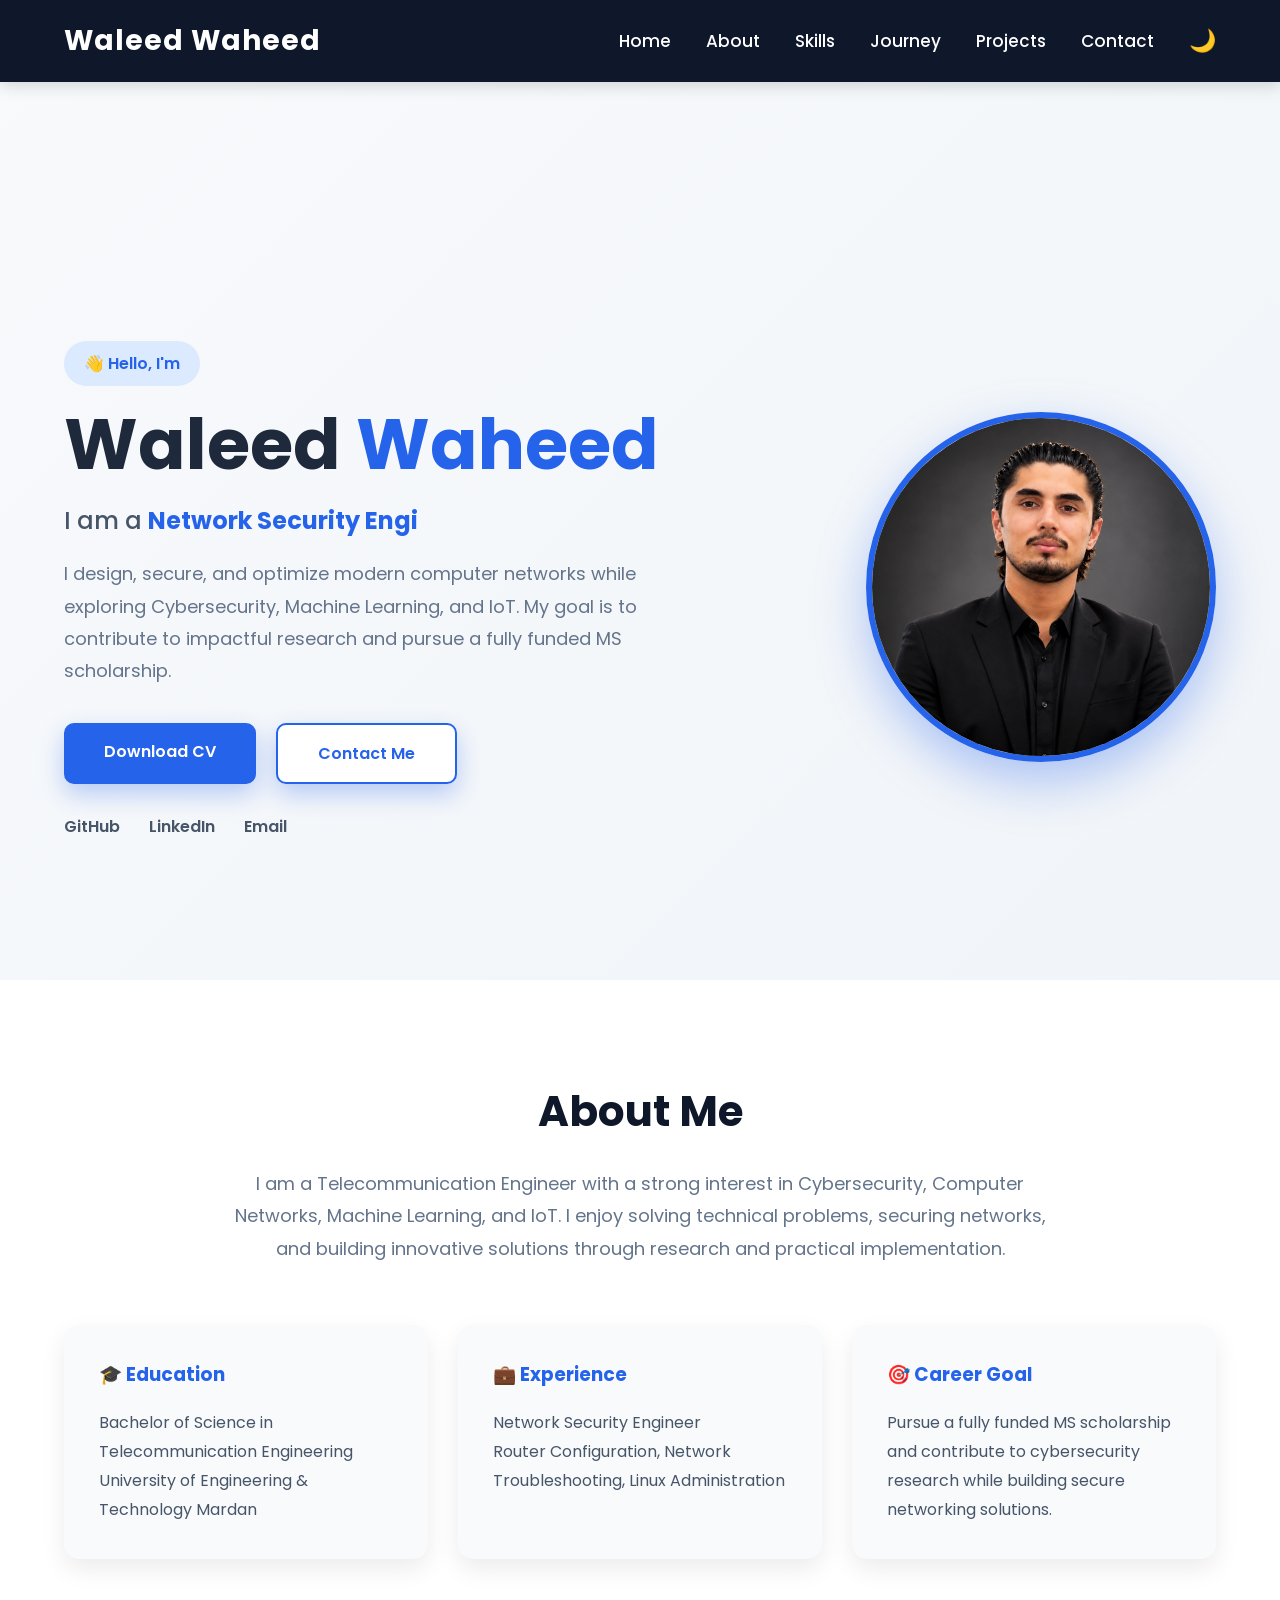
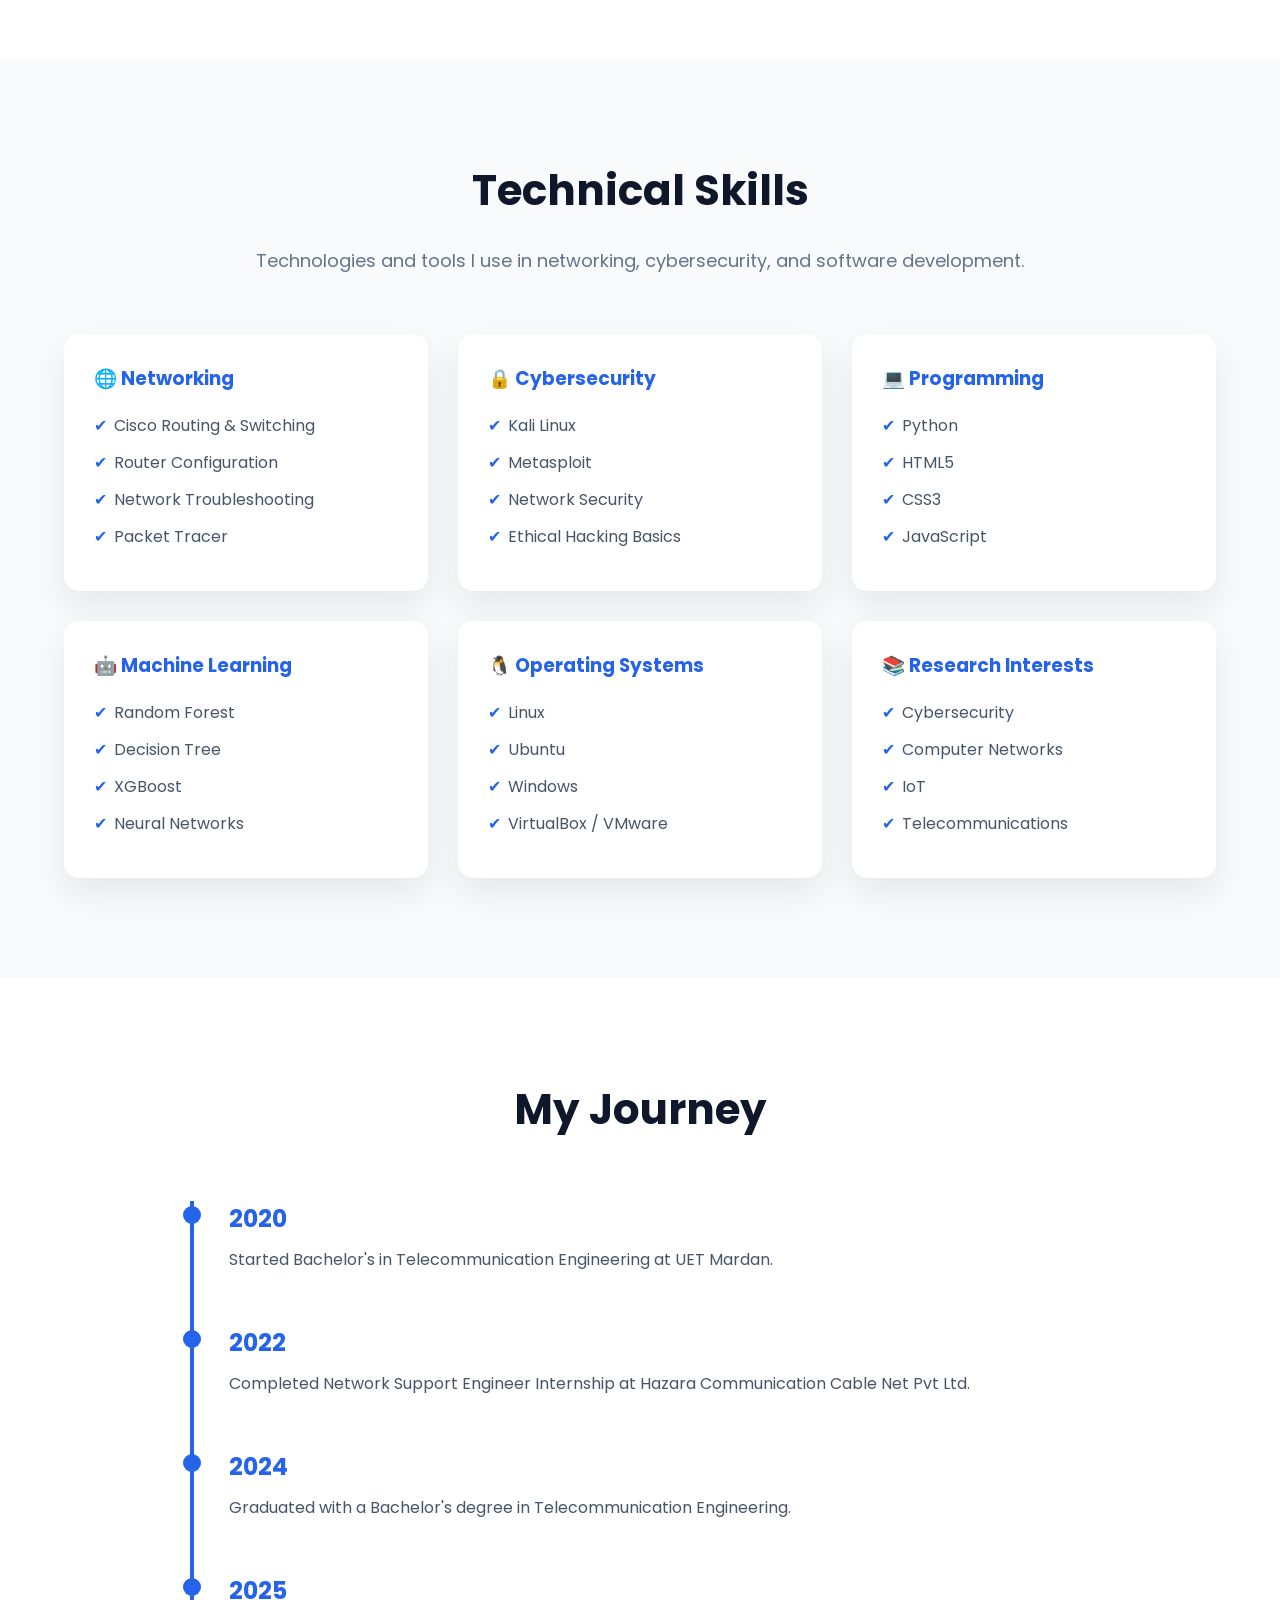
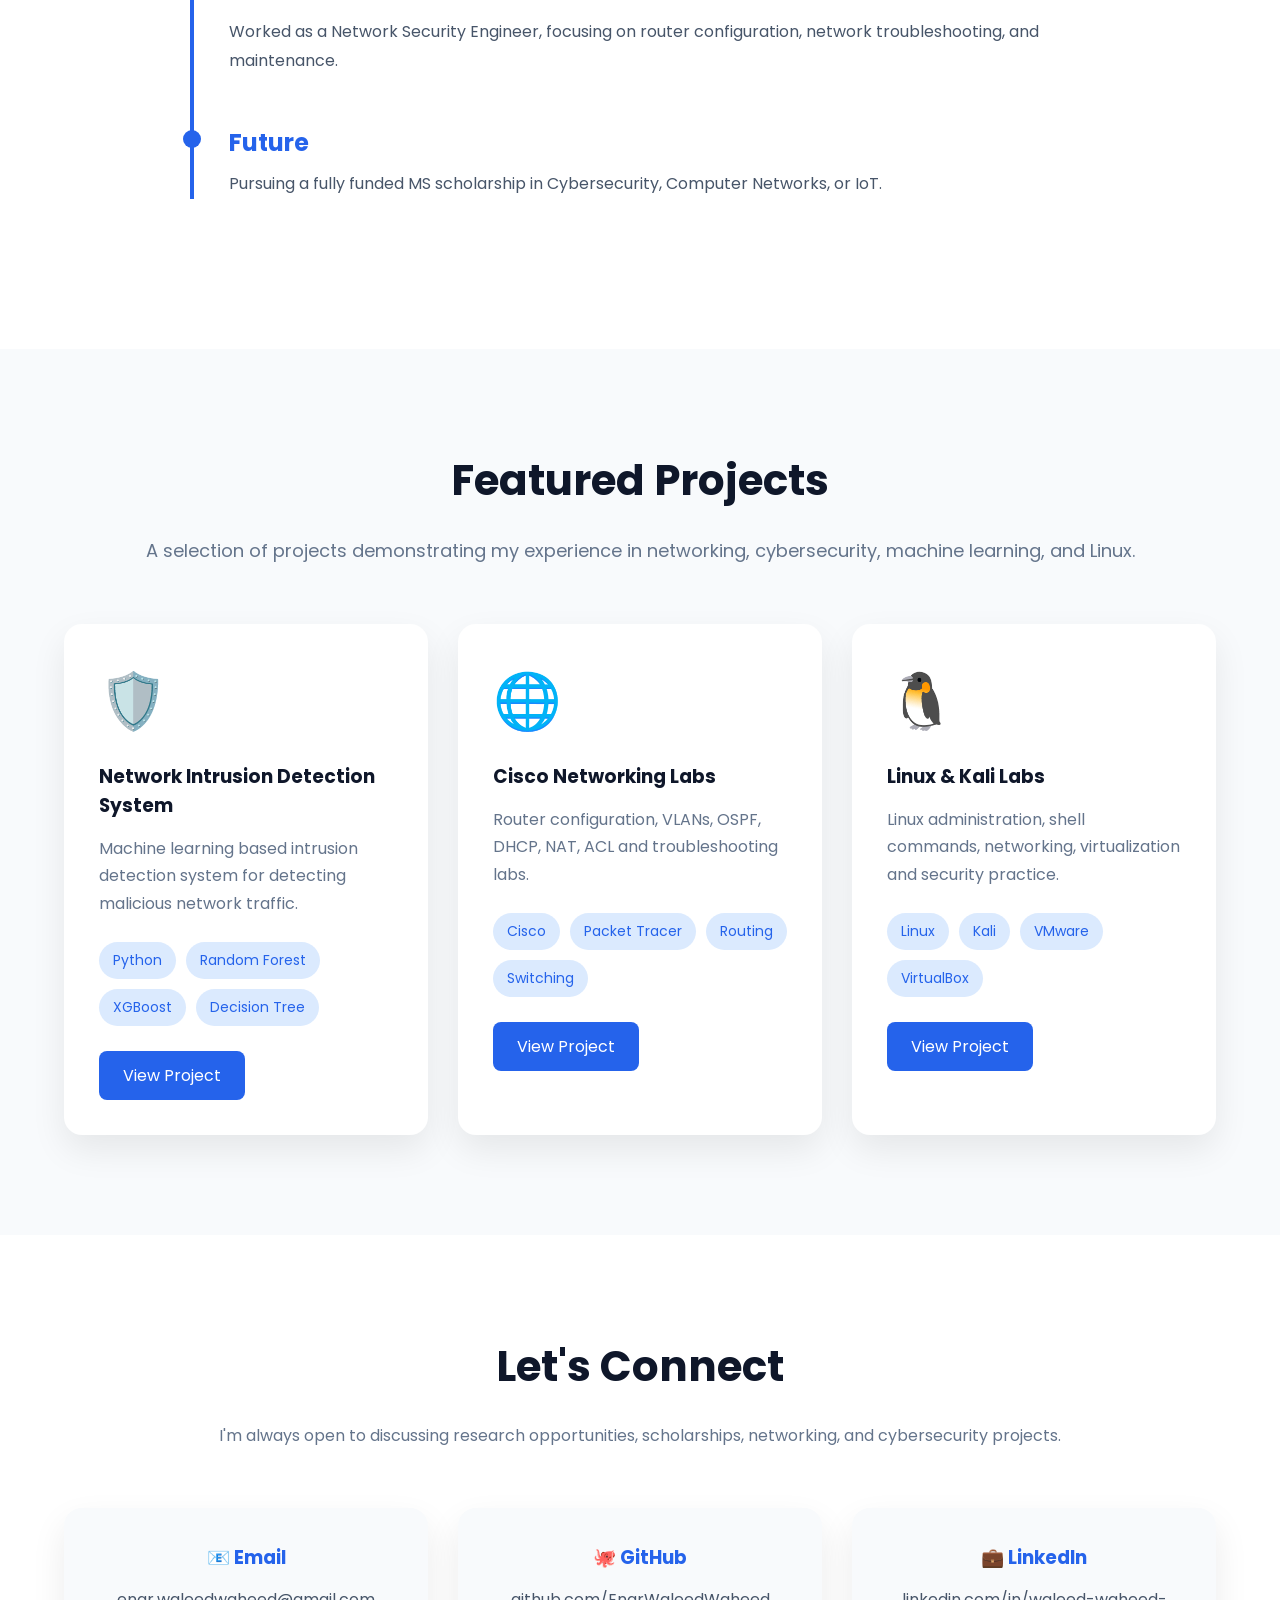
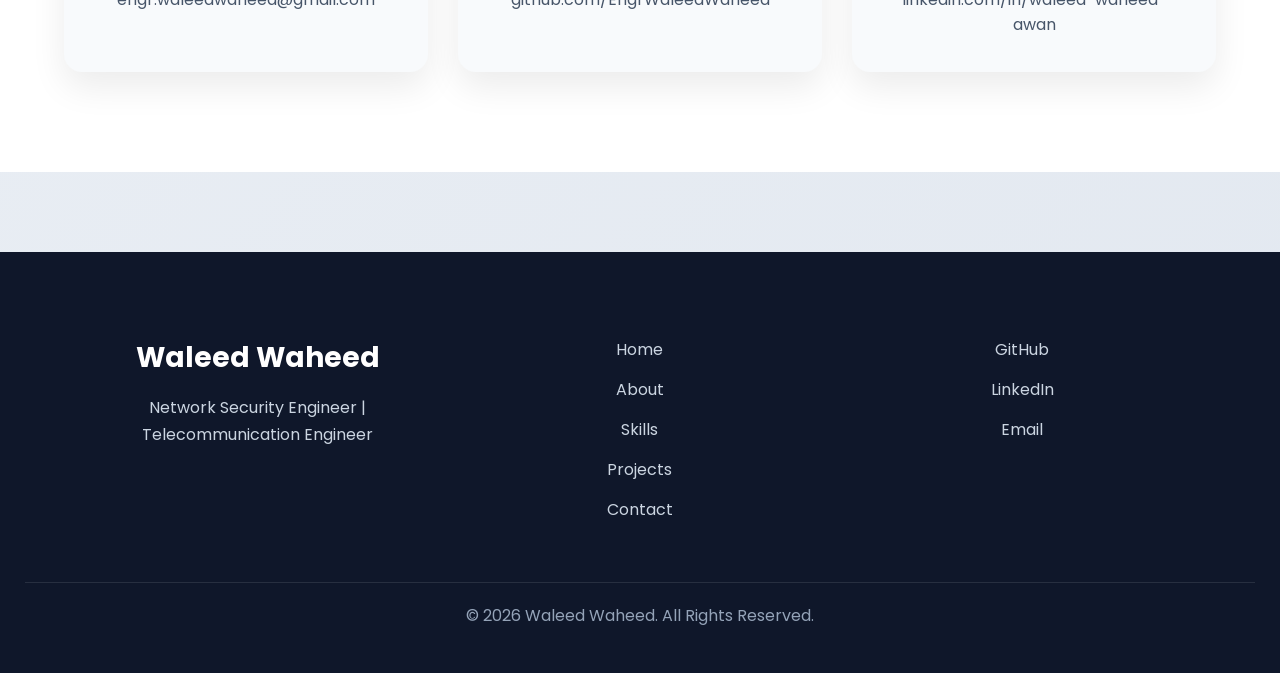
==== index.html @ 2f34042a "Initial portfolio website" ====
<!DOCTYPE html>
<html lang="en">

<head>

    <meta charset="UTF-8">

    <meta name="viewport" content="width=device-width, initial-scale=1.0">

    <title>Waleed Waheed | Portfolio</title>

   <link rel="preconnect" href="https://fonts.googleapis.com">
<link rel="preconnect" href="https://fonts.gstatic.com" crossorigin>

<link href="https://fonts.googleapis.com/css2?family=Poppins:wght@300;400;500;600;700;800&display=swap" rel="stylesheet">

<link rel="stylesheet" href="style.css">

</head>

<body>

<header>

<div class="container">

<a href="#hero" class="logo">
    Waleed Waheed
</a>

<nav>
    
<div class="menu-toggle" id="menu-toggle">
    ☰
</div>

<ul>

<li><a href="#hero">Home</a></li>
<li><a href="#about">About</a></li>
<li><a href="#skills">Skills</a></li>
<li><a href="#journey">Journey</a></li>
<li><a href="#projects">Projects</a></li>
<li><a href="#contact">Contact</a></li>
<li>
    <button id="theme-toggle">🌙</button>
</li>

</ul>

</nav>

</div>

</header>

<section id="hero" class="hero">

<div class="hero-text">

<div class="badge">
    👋 Hello, I'm
</div>

<h1>
    Waleed <span>Waheed</span>
</h1>

<h2>I am a <span id="typing"></span></h2>

<p>
I design, secure, and optimize modern computer networks while exploring
Cybersecurity, Machine Learning, and IoT. My goal is to contribute to impactful
research and pursue a fully funded MS scholarship.
</p>

<div class="buttons">

<a href="#" class="btn">Download CV</a>

<a href="#" class="btn secondary">Contact Me</a>

</div>

<div class="socials">

<a href="https://github.com/EngrWaleedWaheed" target="_blank">GitHub</a>

<a href="https://linkedin.com/in/waleed-waheed-awan" target="_blank">LinkedIn</a>

<a href="mailto:engr.waleedwaheed@gmail.com">Email</a>

</div>

</div>

<div class="hero-image">

<img src="assets/images/profile.jpg" alt="Profile Photo">

</div>

</section>

<!-- ================= ABOUT ================= -->

<section id="about" class="about reveal">

    <div class="container">

        <h2 class="section-title">About Me</h2>

        <p class="about-text">

            I am a Telecommunication Engineer with a strong interest in
            Cybersecurity, Computer Networks, Machine Learning, and IoT.
            I enjoy solving technical problems, securing networks, and
            building innovative solutions through research and practical
            implementation.

        </p>

        <div class="about-grid">

            <div class="card">

                <h3>🎓 Education</h3>

                <p>
                    Bachelor of Science in Telecommunication Engineering
                </p>

                <p>
                    University of Engineering & Technology Mardan
                </p>

            </div>

            <div class="card">

                <h3>💼 Experience</h3>

                <p>
                    Network Security Engineer
                </p>

                <p>
                    Router Configuration, Network Troubleshooting,
                    Linux Administration
                </p>

            </div>

            <div class="card">

                <h3>🎯 Career Goal</h3>

                <p>

                    Pursue a fully funded MS scholarship and contribute
                    to cybersecurity research while building secure
                    networking solutions.

                </p>

            </div>

        </div>

    </div>

</section>

<!-- ================= SKILLS ================= -->

<section id="skills" class="skills reveal">

    <div class="container">

        <h2 class="section-title">Technical Skills</h2>

        <p class="skills-subtitle">
            Technologies and tools I use in networking, cybersecurity, and software development.
        </p>

        <div class="skills-grid">

            <div class="skill-card">
                <h3>🌐 Networking</h3>
                <ul>
                    <li>Cisco Routing & Switching</li>
                    <li>Router Configuration</li>
                    <li>Network Troubleshooting</li>
                    <li>Packet Tracer</li>
                </ul>
            </div>

            <div class="skill-card">
                <h3>🔒 Cybersecurity</h3>
                <ul>
                    <li>Kali Linux</li>
                    <li>Metasploit</li>
                    <li>Network Security</li>
                    <li>Ethical Hacking Basics</li>
                </ul>
            </div>

            <div class="skill-card">
                <h3>💻 Programming</h3>
                <ul>
                    <li>Python</li>
                    <li>HTML5</li>
                    <li>CSS3</li>
                    <li>JavaScript</li>
                </ul>
            </div>

            <div class="skill-card">
                <h3>🤖 Machine Learning</h3>
                <ul>
                    <li>Random Forest</li>
                    <li>Decision Tree</li>
                    <li>XGBoost</li>
                    <li>Neural Networks</li>
                </ul>
            </div>

            <div class="skill-card">
                <h3>🐧 Operating Systems</h3>
                <ul>
                    <li>Linux</li>
                    <li>Ubuntu</li>
                    <li>Windows</li>
                    <li>VirtualBox / VMware</li>
                </ul>
            </div>

            <div class="skill-card">
                <h3>📚 Research Interests</h3>
                <ul>
                    <li>Cybersecurity</li>
                    <li>Computer Networks</li>
                    <li>IoT</li>
                    <li>Telecommunications</li>
                </ul>
            </div>

        </div>

    </div>

</section>
<!-- ================= JOURNEY ================= -->

<section id="journey" class="journey reveal">

<div class="container">

<h2 class="section-title">My Journey</h2>

<div class="timeline">

<div class="timeline-item">
<h3>2020</h3>
<p>Started Bachelor's in Telecommunication Engineering at UET Mardan.</p>
</div>

<div class="timeline-item">
<h3>2022</h3>
<p>Completed Network Support Engineer Internship at Hazara Communication Cable Net Pvt Ltd.</p>
</div>

<div class="timeline-item">
<h3>2024</h3>
<p>Graduated with a Bachelor's degree in Telecommunication Engineering.</p>
</div>

<div class="timeline-item">
<h3>2025</h3>
<p>Worked as a Network Security Engineer, focusing on router configuration, network troubleshooting, and maintenance.</p>
</div>

<div class="timeline-item">
<h3>Future</h3>
<p>Pursuing a fully funded MS scholarship in Cybersecurity, Computer Networks, or IoT.</p>
</div>

</div>

</div>

</section>
<!-- ================= PROJECTS ================= -->

<section id="projects" class="projects reveal">

    <div class="container">

        <h2 class="section-title">Featured Projects</h2>

        <p class="projects-subtitle">
            A selection of projects demonstrating my experience in networking,
            cybersecurity, machine learning, and Linux.
        </p>

        <div class="projects-grid">

            <div class="project-card">

                <div class="project-icon">🛡️</div>

                <h3>Network Intrusion Detection System</h3>

                <p>
                    Machine learning based intrusion detection system for detecting malicious network traffic.
                </p>

                <div class="tech-stack">
                    <span>Python</span>
                    <span>Random Forest</span>
                    <span>XGBoost</span>
                    <span>Decision Tree</span>
                </div>

                <a href="#" class="project-btn">View Project</a>

            </div>

            <div class="project-card">

                <div class="project-icon">🌐</div>

                <h3>Cisco Networking Labs</h3>

                <p>
                    Router configuration, VLANs, OSPF, DHCP, NAT, ACL and troubleshooting labs.
                </p>

                <div class="tech-stack">
                    <span>Cisco</span>
                    <span>Packet Tracer</span>
                    <span>Routing</span>
                    <span>Switching</span>
                </div>

                <a href="#" class="project-btn">View Project</a>

            </div>

            <div class="project-card">

                <div class="project-icon">🐧</div>

                <h3>Linux & Kali Labs</h3>

                <p>
                    Linux administration, shell commands, networking, virtualization and security practice.
                </p>

                <div class="tech-stack">
                    <span>Linux</span>
                    <span>Kali</span>
                    <span>VMware</span>
                    <span>VirtualBox</span>
                </div>

                <a href="#" class="project-btn">View Project</a>

            </div>

        </div>

    </div>

</section>


<!-- ================= CONTACT ================= -->

<section id="contact" class="contact reveal">

    <div class="container">

        <h2 class="section-title">Let's Connect</h2>

        <p class="contact-subtitle">
            I'm always open to discussing research opportunities, scholarships,
            networking, and cybersecurity projects.
        </p>

        <div class="contact-grid">

            <div class="contact-card">
                <h3>📧 Email</h3>
                <p>engr.waleedwaheed@gmail.com</p>
            </div>

            <div class="contact-card">
                <h3>🐙 GitHub</h3>
                <p>github.com/EngrWaleedWaheed</p>
            </div>

            <div class="contact-card">
                <h3>💼 LinkedIn</h3>
                <p>linkedin.com/in/waleed-waheed-awan</p>
            </div>

        </div>

    </div>

</section>

<!-- ================= FOOTER ================= -->

<footer>

    <div class="container footer-container">

        <div class="footer-left">

            <h3>Waleed Waheed</h3>

            <p>
                Network Security Engineer | Telecommunication Engineer
            </p>

        </div>

        <div class="footer-center">

            <a href="#hero">Home</a>
            <a href="#about">About</a>
            <a href="#skills">Skills</a>
            <a href="#projects">Projects</a>
            <a href="#contact">Contact</a>

        </div>

        <div class="footer-right">

            <a href="https://github.com/EngrWaleedWaheed" target="_blank">GitHub</a>

            <a href="https://linkedin.com/in/waleed-waheed-awan" target="_blank">LinkedIn</a>

            <a href="mailto:engr.waleedwaheed@gmail.com">Email</a>

        </div>

    </div>

    <div class="copyright">

        © 2026 Waleed Waheed. All Rights Reserved.

    </div>

</footer>

<script src="script.js"></script>

</body>

</html>
---- style.css ----
/* =========================
   GOOGLE FONT
========================= */

@import url('https://fonts.googleapis.com/css2?family=Poppins:wght@300;400;500;600;700&display=swap');
html{
    scroll-behavior:smooth;
}
/* =========================
   RESET
========================= */

*{
    margin:0;
    padding:0;
    box-sizing:border-box;
}

html{
    scroll-behavior:smooth;
}

body{
    font-family:'Poppins',sans-serif;
    background:linear-gradient(135deg,#F8FAFC,#E2E8F0);
    color:#1E293B;
    padding-top:80px;
}

/* =========================
   CONTAINER
========================= */

.container{
    width:90%;
    max-width:1200px;
    margin:auto;
}

/* =========================
   HEADER
========================= */

header{
    width:100%;
    background:#0F172A;
    position:fixed;
    top:0;
    left:0;
    z-index:1000;
    box-shadow:0 4px 15px rgba(0,0,0,.15);
}

header .container{
    display:flex;
    justify-content:space-between;
    align-items:center;
    padding:20px 0;
}

.logo{
    color:white;
    text-decoration:none;
    font-size:28px;
    font-weight:700;
    letter-spacing:1px;
    transition:.3s;
}

.logo:hover{
    color:#38BDF8;
}

/* =========================
   NAVIGATION
========================= */

nav ul{
    display:flex;
    list-style:none;
    gap:35px;
}

nav ul li a{
    color:white;
    text-decoration:none;
    font-size:17px;
    font-weight:500;
    position:relative;
    transition:0.3s ease;
}

nav ul li a:hover{
    color:#38BDF8;
}

/* Animated underline */

nav ul li a::after{
    content:"";
    position:absolute;
    left:0;
    bottom:-6px;
    width:0%;
    height:2px;
    background:#38BDF8;
    transition:0.3s ease;
}

nav ul li a:hover::after{
    width:100%;
}

/* =========================
   HERO
========================= */

.hero{
    min-height:100vh;
    display:flex;
    justify-content:space-between;
    align-items:center;
    width:90%;
    max-width:1200px;
    margin:auto;
    padding-top:120px;
}

.hero-text{
    width:55%;
}

.hero-text h1{
    font-size:70px;
    line-height:1.1;
    margin-bottom:20px;
    font-weight:700;
}

.hero-text h1 span{
    color:#2563eb;
}

.hero-text h2{
    color:#475569;
    margin-bottom:20px;
    font-weight:500;
}

.hero-text p{
    font-size:18px;
    line-height:1.8;
    margin-bottom:35px;
    color:#64748b;
}

.buttons{
    display:flex;
    gap:20px;
}

.btn{
    display:inline-block;
    padding:16px 40px;
    border-radius:10px;
    text-decoration:none;
    font-weight:600;
    transition:.35s;
    background:#2563EB;
    color:white;
    box-shadow:0 10px 25px rgba(37,99,235,.3);
}

.btn:hover{
    transform:translateY(-4px);
    background:#1D4ED8;
}

.secondary{
    background:white;
    color:#2563eb;
    border:2px solid #2563eb;
}

.secondary:hover{
    background:#2563eb;
    color:white;
}

/* =========================
   IMAGE
========================= */

.hero-image img{
    width:350px;
    height:350px;
    object-fit:cover;
    border-radius:50%;
    border:6px solid #2563EB;
    box-shadow:0 20px 50px rgba(37,99,235,.35);
    transition:.4s;
}

.hero-image img:hover{
    transform:scale(1.05);
}

/* =========================
   RESPONSIVE
========================= */

@media(max-width:900px){

.hero{
    flex-direction:column-reverse;
    text-align:center;
    padding-top:150px;
}

.hero-text{
    width:100%;
}

.hero-image{
    width:100%;
    margin-bottom:40px;
}

.hero-image img{
    width:250px;
    height:250px;
}

.buttons{
    justify-content:center;
}

header .container{
    flex-direction:column;
}

nav ul{
    margin-top:20px;
}

}
/* =========================
   ABOUT
========================= */

.about{
    padding:100px 0;
    background:white;
}

.section-title{
    text-align:center;
    font-size:42px;
    margin-bottom:25px;
    color:#0f172a;
}

.about-text{
    max-width:850px;
    margin:0 auto 60px;
    text-align:center;
    font-size:18px;
    line-height:1.8;
    color:#64748b;
}

.about-grid{
    display:grid;
    grid-template-columns:repeat(3,1fr);
    gap:30px;
}

.card{
    background:#f8fafc;
    padding:35px;
    border-radius:15px;
    box-shadow:0 10px 25px rgba(0,0,0,.08);
    transition:.3s;
}

.card:hover{
    transform:translateY(-10px);
}

.card h3{
    margin-bottom:20px;
    color:#2563eb;
}

.card p{
    line-height:1.8;
    color:#475569;
}

@media(max-width:900px){

.about-grid{
    grid-template-columns:1fr;
}

}
/* ===== Typing Text ===== */

#typing{
    color:#2563EB;
    font-weight:700;
}

/* ===== Social Links ===== */

.socials{
    margin-top:30px;
}

.socials a{
    text-decoration:none;
    color:#475569;
    margin-right:25px;
    font-weight:600;
    transition:.3s;
}

.socials a:hover{
    color:#2563EB;
}

/* =========================
   SKILLS
========================= */

.skills{
    padding:100px 0;
    background:#f8fafc;
}

.skills-subtitle{
    text-align:center;
    color:#64748b;
    margin-bottom:60px;
    font-size:18px;
}

.skills-grid{
    display:grid;
    grid-template-columns:repeat(auto-fit,minmax(300px,1fr));
    gap:30px;
}

.skill-card{
    background:white;
    border-radius:15px;
    padding:30px;
    box-shadow:0 15px 35px rgba(0,0,0,.08);
    transition:.3s;
}

.skill-card:hover{
    transform:translateY(-10px);
}

.skill-card h3{
    color:#2563eb;
    margin-bottom:20px;
}

.skill-card ul{
    list-style:none;
}

.skill-card li{
    margin:12px 0;
    color:#475569;
    position:relative;
    padding-left:20px;
}

.skill-card li::before{
    content:"✔";
    color:#2563eb;
    position:absolute;
    left:0;
}
/* =========================
   JOURNEY
========================= */

.journey{
    padding:100px 0;
    background:white;
}

.timeline{
    max-width:900px;
    margin:60px auto 0;
    border-left:4px solid #2563eb;
    padding-left:35px;
}

.timeline-item{
    position:relative;
    margin-bottom:50px;
}

.timeline-item::before{
    content:"";
    position:absolute;
    left:-46px;
    top:5px;
    width:18px;
    height:18px;
    background:#2563eb;
    border-radius:50%;
}

.timeline-item h3{
    color:#2563eb;
    margin-bottom:10px;
    font-size:24px;
}

.timeline-item p{
    color:#475569;
    line-height:1.8;
}
/* Greeting Badge */

.badge{
    display:inline-block;
    background:#DBEAFE;
    color:#2563EB;
    padding:10px 20px;
    border-radius:50px;
    font-weight:600;
    margin-bottom:20px;
}
/* =========================
   PROJECTS
========================= */

.projects{
    padding:100px 0;
    background:#f8fafc;
}

.projects-subtitle{
    text-align:center;
    color:#64748b;
    margin-bottom:60px;
    font-size:18px;
}

.projects-grid{
    display:grid;
    grid-template-columns:repeat(auto-fit,minmax(320px,1fr));
    gap:30px;
}

.project-card{
    background:white;
    padding:35px;
    border-radius:18px;
    box-shadow:0 15px 35px rgba(0,0,0,.08);
    transition:.35s;
}

.project-card:hover{
    transform:translateY(-12px);
}

.project-icon{
    font-size:55px;
    margin-bottom:20px;
}

.project-card h3{
    margin-bottom:15px;
    color:#0F172A;
}

.project-card p{
    color:#64748b;
    line-height:1.7;
    margin-bottom:25px;
}

.tech-stack{
    display:flex;
    flex-wrap:wrap;
    gap:10px;
    margin-bottom:25px;
}

.tech-stack span{
    background:#DBEAFE;
    color:#2563EB;
    padding:8px 14px;
    border-radius:30px;
    font-size:14px;
}

.project-btn{
    display:inline-block;
    background:#2563EB;
    color:white;
    text-decoration:none;
    padding:12px 24px;
    border-radius:8px;
    transition:.3s;
}

.project-btn:hover{
    background:#1D4ED8;
}
/* =========================
   CONTACT
========================= */

.contact{
    padding:100px 0;
    background:white;
}

.contact-subtitle{
    text-align:center;
    margin-bottom:60px;
    color:#64748b;
}

.contact-grid{
    display:grid;
    grid-template-columns:repeat(auto-fit,minmax(280px,1fr));
    gap:30px;
}

.contact-card{
    background:#f8fafc;
    padding:35px;
    border-radius:18px;
    text-align:center;
    transition:.35s;
    box-shadow:0 15px 35px rgba(0,0,0,.08);
}

.contact-card:hover{
    transform:translateY(-10px);
}

.contact-card h3{
    margin-bottom:15px;
    color:#2563EB;
}

.contact-card p{
    color:#475569;
}
/* =========================
   FOOTER
========================= */

footer{
    background:#0F172A;
    color:white;
    text-align:center;
    padding:25px;
}
/* =========================
   SCROLL ANIMATION
========================= */

.reveal{
    opacity:0;
    transform:translateY(60px);
    transition:all .8s ease;
}

.reveal.active{
    opacity:1;
    transform:translateY(0);
}
/* =========================
   FOOTER
========================= */

footer{
    background:#0F172A;
    color:white;
    margin-top:80px;
}

.footer-container{
    display:grid;
    grid-template-columns:repeat(auto-fit,minmax(250px,1fr));
    gap:40px;
    padding:60px 0;
}

.footer-left h3{
    font-size:28px;
    margin-bottom:15px;
}

.footer-left p{
    color:#CBD5E1;
    line-height:1.7;
}

.footer-center,
.footer-right{
    display:flex;
    flex-direction:column;
    gap:15px;
}

.footer-center a,
.footer-right a{
    color:#CBD5E1;
    text-decoration:none;
    transition:.3s;
}

.footer-center a:hover,
.footer-right a:hover{
    color:#38BDF8;
}

.copyright{
    text-align:center;
    padding:20px;
    border-top:1px solid rgba(255,255,255,.1);
    color:#94A3B8;
}
/* =========================
   DARK MODE BUTTON
========================= */

#theme-toggle{
    background:transparent;
    border:none;
    color:white;
    font-size:22px;
    cursor:pointer;
    transition:all .3s ease;
}

#theme-toggle:hover{
    color:#38BDF8;
    transform:scale(1.2) rotate(20deg);
}
/* =========================
   DARK MODE
========================= */

body.dark-mode{
    background:#0F172A;
    color:#F8FAFC;
    transition:0.4s;
}

body.dark-mode header{
    background:#020617;
}

body.dark-mode .card,
body.dark-mode .skill-card,
body.dark-mode .project-card,
body.dark-mode .contact-card{
    background:#1E293B;
    color:white;
}

body.dark-mode .section-title{
    color:white;
}

body.dark-mode p{
    color:#CBD5E1;
}

body.dark-mode .btn.secondary{
    background:transparent;
    color:white;
    border:2px solid white;
}
/* ===== Dark Mode Section Backgrounds ===== */

body.dark-mode .about,
body.dark-mode .skills,
body.dark-mode .journey,
body.dark-mode .projects,
body.dark-mode .contact{
    background:#0F172A;
}

body.dark-mode footer{
    background:#020617;
}

/* ===================================
   MOBILE RESPONSIVE
=================================== */

@media (max-width:768px){

    .hero{

        flex-direction:column-reverse;
        text-align:center;
        padding:50px 20px;

    }

    .hero h1{

        font-size:42px;

    }

    .hero h2{

        font-size:24px;

    }

    .hero p{

        font-size:17px;

    }

    .hero-image img{

        width:250px;
        height:250px;

    }

    .buttons{

        justify-content:center;
        flex-wrap:wrap;

    }
    .menu-toggle{

    display:block;

}

nav ul{

    display:none;

}

}
/* ==========================
   HAMBURGER MENU
========================== */

.menu-toggle{

    display:none;
    font-size:32px;
    color:white;
    cursor:pointer;

}
@media (max-width:768px){

nav ul.show-menu{

    display:flex;
    flex-direction:column;
    position:absolute;
    top:70px;
    right:20px;
    background:#0F172A;
    width:220px;
    border-radius:10px;
    padding:20px;
    gap:20px;
    box-shadow:0 15px 35px rgba(0,0,0,.3);

}

}
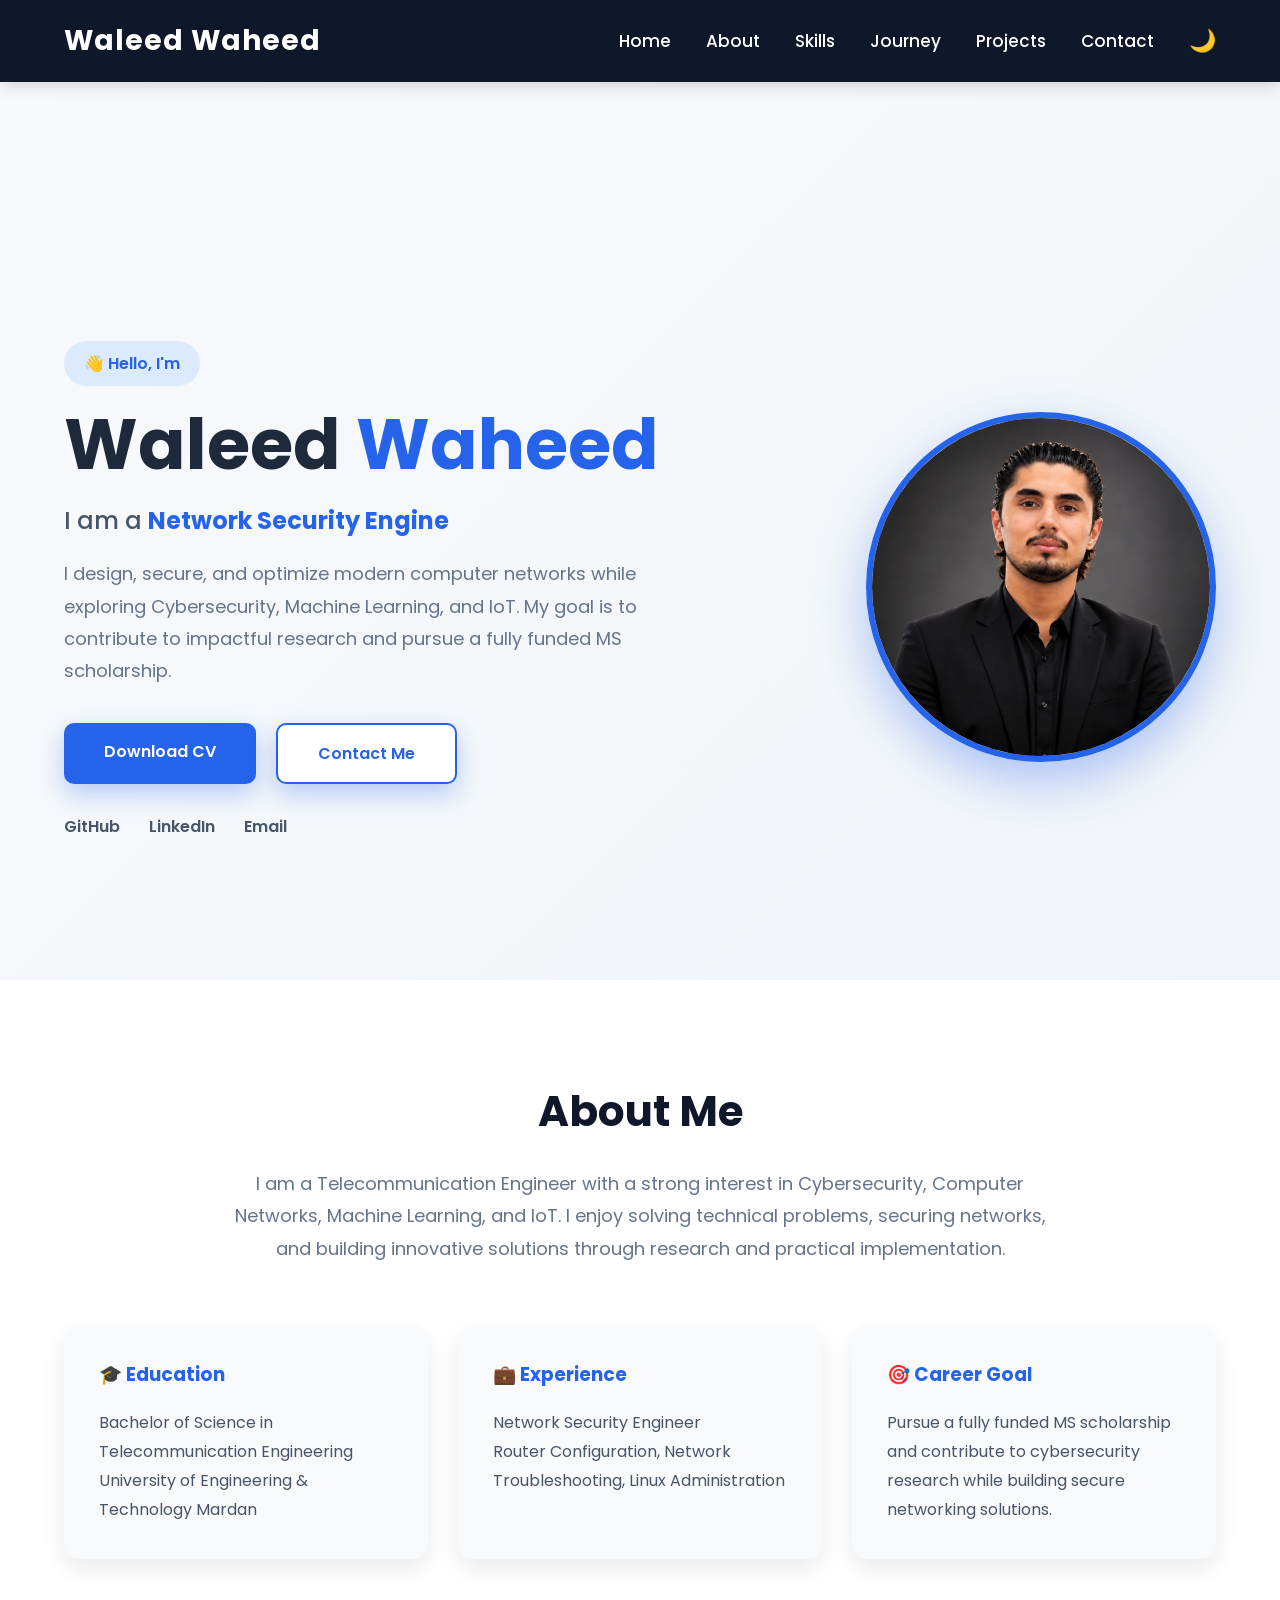
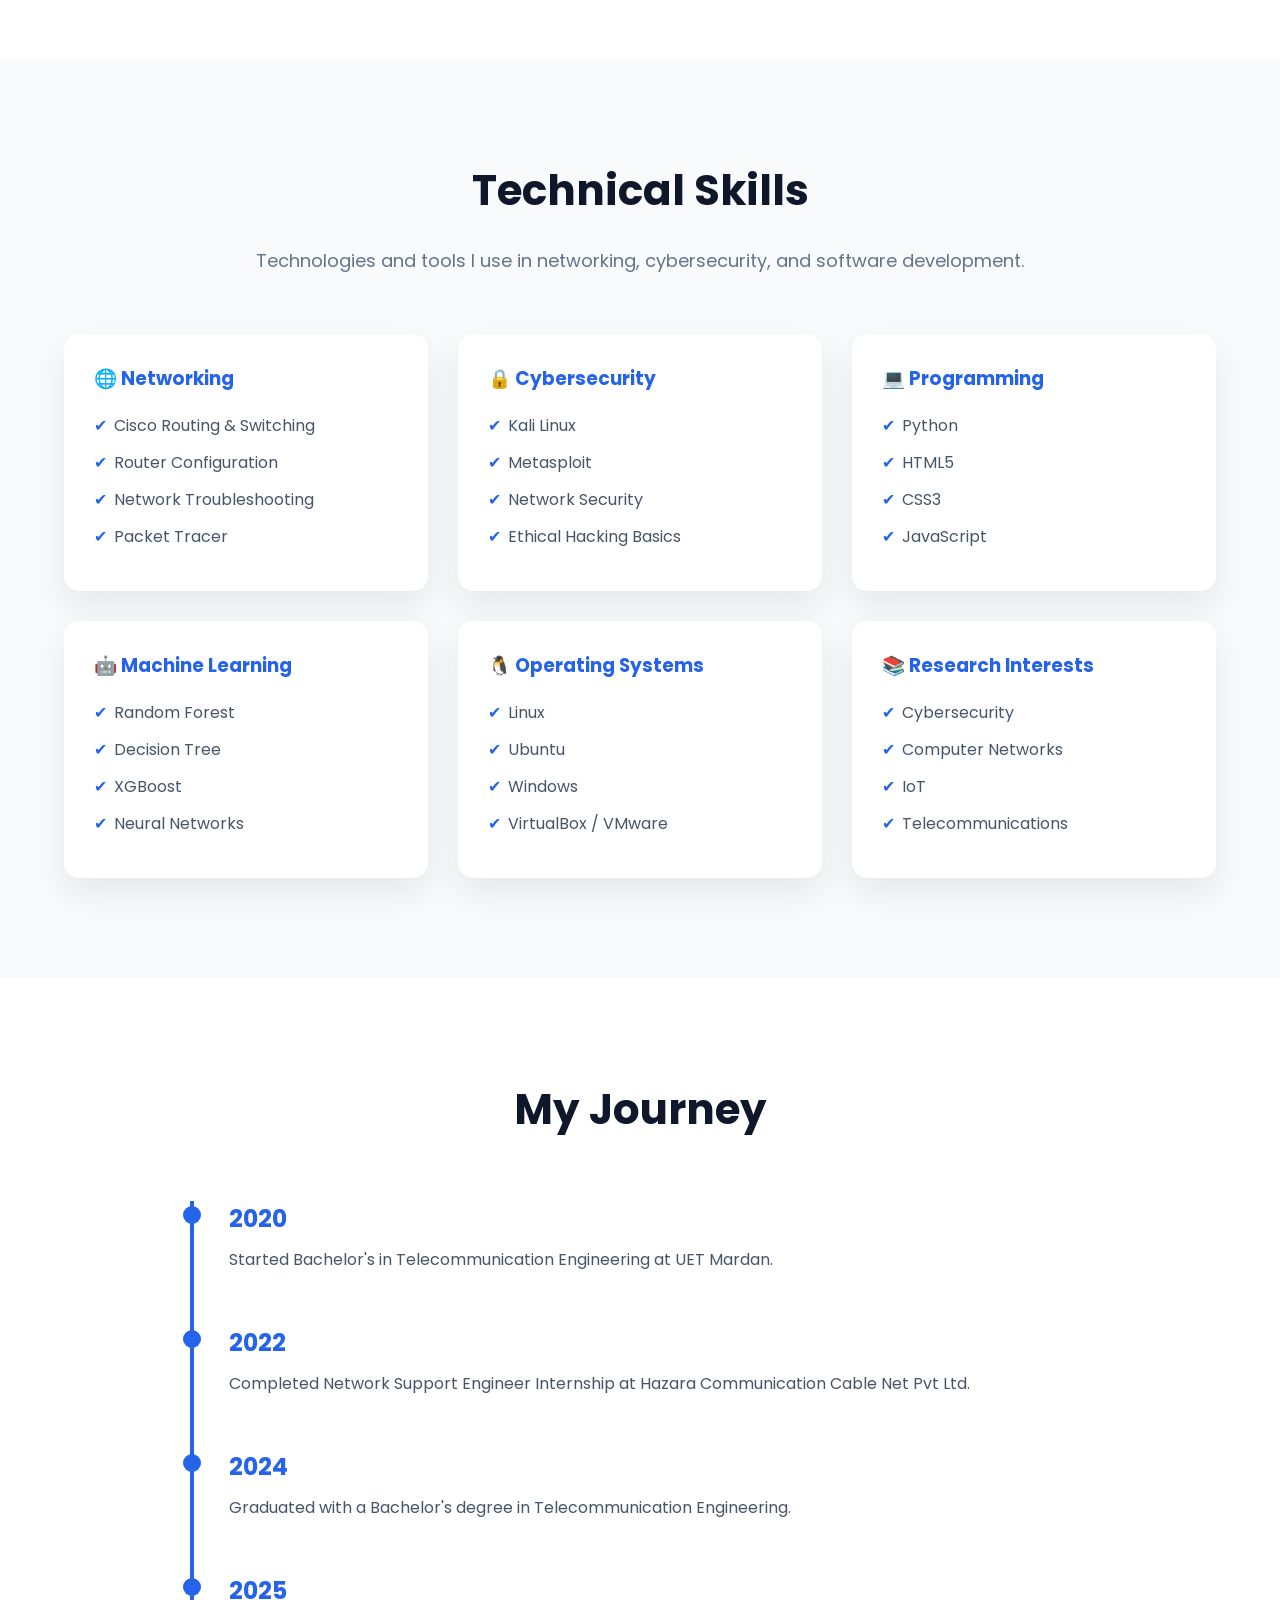
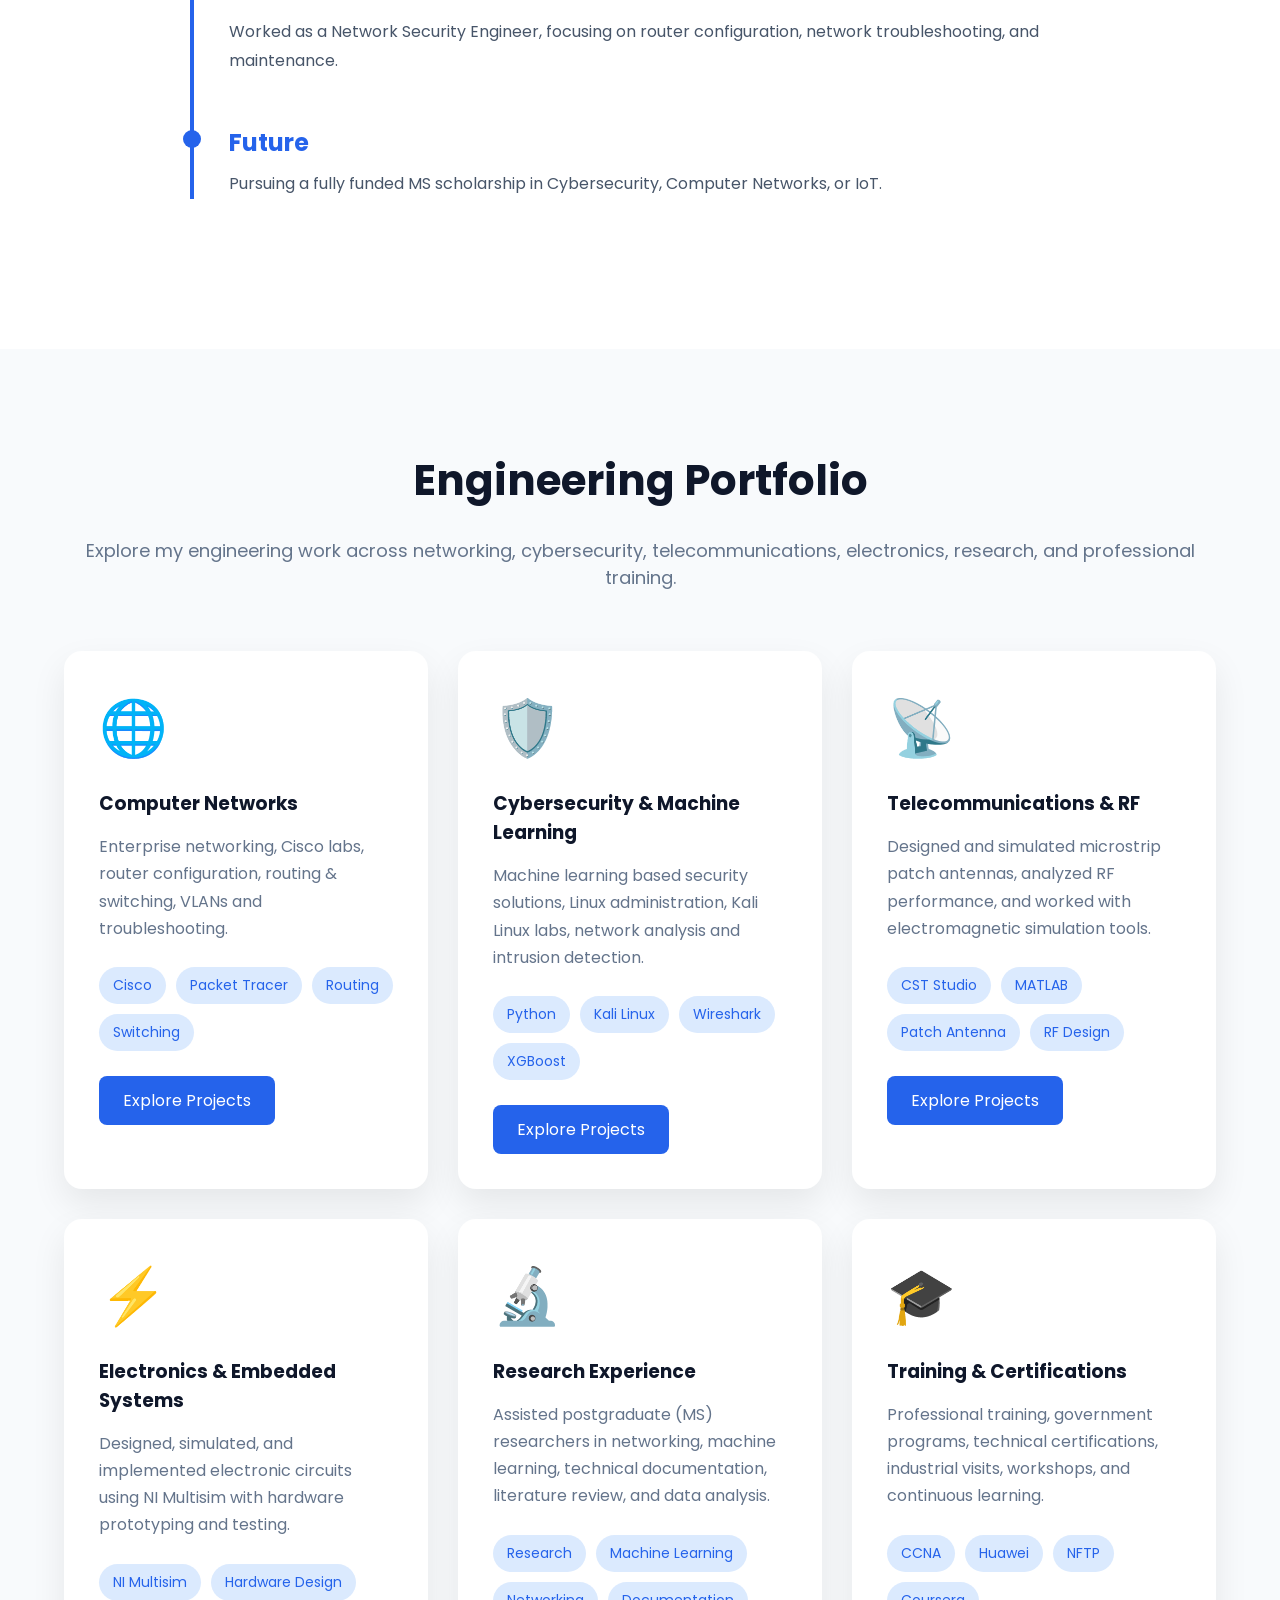
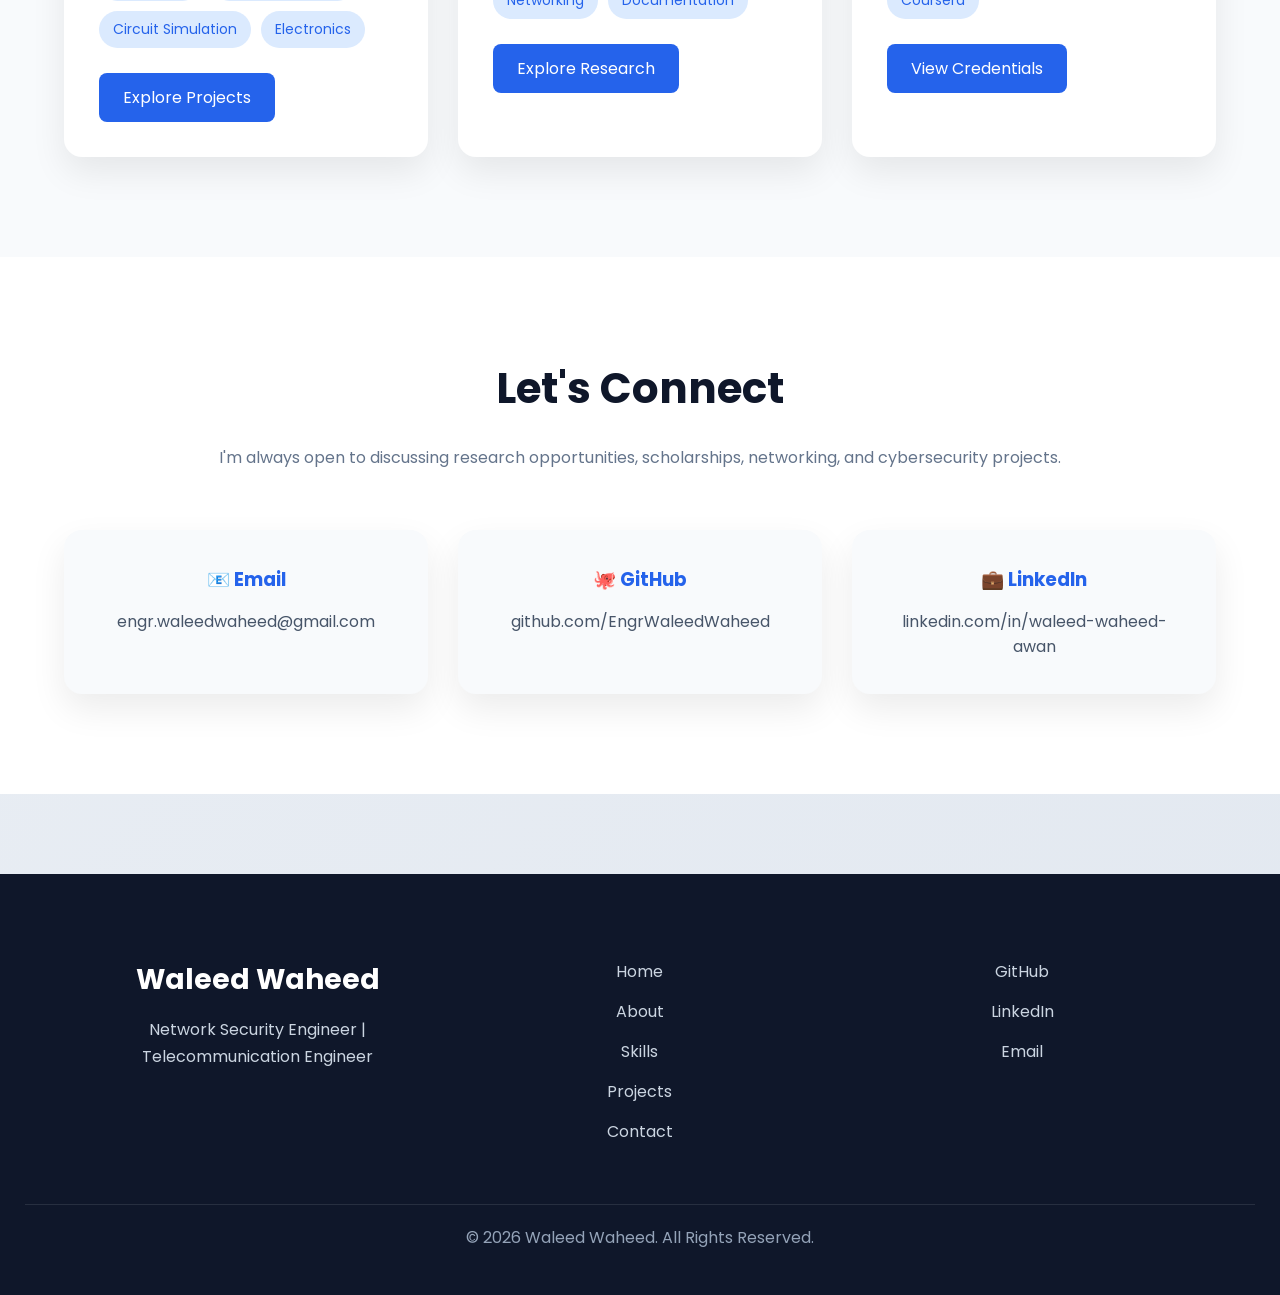
==== commit c46de1c6: "Updated portfolio content" ====
--- a/index.html
+++ b/index.html
@@ -296,78 +296,159 @@
 
     <div class="container">
 
-        <h2 class="section-title">Featured Projects</h2>
+       <h2 class="section-title">Engineering Portfolio</h2>
 
         <p class="projects-subtitle">
-            A selection of projects demonstrating my experience in networking,
-            cybersecurity, machine learning, and Linux.
-        </p>
+    Explore my engineering work across networking, cybersecurity,
+    telecommunications, electronics, research, and professional training.
+</p>
 
         <div class="projects-grid">
 
             <div class="project-card">
 
-                <div class="project-icon">🛡️</div>
-
-                <h3>Network Intrusion Detection System</h3>
-
-                <p>
-                    Machine learning based intrusion detection system for detecting malicious network traffic.
-                </p>
-
-                <div class="tech-stack">
-                    <span>Python</span>
-                    <span>Random Forest</span>
-                    <span>XGBoost</span>
-                    <span>Decision Tree</span>
-                </div>
-
-                <a href="#" class="project-btn">View Project</a>
-
-            </div>
-
-            <div class="project-card">
-
-                <div class="project-icon">🌐</div>
-
-                <h3>Cisco Networking Labs</h3>
-
-                <p>
-                    Router configuration, VLANs, OSPF, DHCP, NAT, ACL and troubleshooting labs.
-                </p>
-
-                <div class="tech-stack">
-                    <span>Cisco</span>
-                    <span>Packet Tracer</span>
-                    <span>Routing</span>
-                    <span>Switching</span>
-                </div>
-
-                <a href="#" class="project-btn">View Project</a>
-
-            </div>
-
-            <div class="project-card">
-
-                <div class="project-icon">🐧</div>
-
-                <h3>Linux & Kali Labs</h3>
-
-                <p>
-                    Linux administration, shell commands, networking, virtualization and security practice.
-                </p>
-
-                <div class="tech-stack">
-                    <span>Linux</span>
-                    <span>Kali</span>
-                    <span>VMware</span>
-                    <span>VirtualBox</span>
-                </div>
-
-                <a href="#" class="project-btn">View Project</a>
-
-            </div>
-
+    <div class="project-icon">🌐</div>
+
+    <h3>Computer Networks</h3>
+
+    <p>
+        Enterprise networking, Cisco labs,
+        router configuration, routing &
+        switching, VLANs and troubleshooting.
+    </p>
+
+    <div class="tech-stack">
+        <span>Cisco</span>
+        <span>Packet Tracer</span>
+        <span>Routing</span>
+        <span>Switching</span>
+    </div>
+
+    <a href="pages/networking.html" class="project-btn">
+        Explore Projects
+    </a>
+
+</div>
+<div class="project-card">
+
+    <div class="project-icon">🛡️</div>
+
+    <h3>Cybersecurity & Machine Learning</h3>
+
+    <p>
+        Machine learning based security solutions,
+        Linux administration, Kali Linux labs,
+        network analysis and intrusion detection.
+    </p>
+
+    <div class="tech-stack">
+        <span>Python</span>
+        <span>Kali Linux</span>
+        <span>Wireshark</span>
+        <span>XGBoost</span>
+    </div>
+
+    <a href="pages/cybersecurity.html" class="project-btn">
+        Explore Projects
+    </a>
+
+</div>
+<div class="project-card">
+
+    <div class="project-icon">📡</div>
+
+    <h3>Telecommunications & RF</h3>
+
+    <p>
+        Designed and simulated microstrip patch antennas,
+        analyzed RF performance, and worked with
+        electromagnetic simulation tools.
+    </p>
+
+    <div class="tech-stack">
+        <span>CST Studio</span>
+        <span>MATLAB</span>
+        <span>Patch Antenna</span>
+        <span>RF Design</span>
+    </div>
+
+    <a href="pages/telecommunications.html" class="project-btn">
+        Explore Projects
+    </a>
+
+</div>
+<div class="project-card">
+
+    <div class="project-icon">⚡</div>
+
+    <h3>Electronics & Embedded Systems</h3>
+
+    <p>
+        Designed, simulated, and implemented electronic
+        circuits using NI Multisim with hardware
+        prototyping and testing.
+    </p>
+
+    <div class="tech-stack">
+        <span>NI Multisim</span>
+        <span>Hardware Design</span>
+        <span>Circuit Simulation</span>
+        <span>Electronics</span>
+    </div>
+
+    <a href="pages/electronics.html" class="project-btn">
+        Explore Projects
+    </a>
+
+</div>
+<div class="project-card">
+
+    <div class="project-icon">🔬</div>
+
+    <h3>Research Experience</h3>
+
+    <p>
+        Assisted postgraduate (MS) researchers in
+        networking, machine learning, technical
+        documentation, literature review, and data analysis.
+    </p>
+
+    <div class="tech-stack">
+        <span>Research</span>
+        <span>Machine Learning</span>
+        <span>Networking</span>
+        <span>Documentation</span>
+    </div>
+
+    <a href="pages/research.html" class="project-btn">
+        Explore Research
+    </a>
+
+</div>
+<div class="project-card">
+
+    <div class="project-icon">🎓</div>
+
+    <h3>Training & Certifications</h3>
+
+    <p>
+        Professional training, government programs,
+        technical certifications, industrial visits,
+        workshops, and continuous learning.
+    </p>
+
+    <div class="tech-stack">
+        <span>CCNA</span>
+        <span>Huawei</span>
+        <span>NFTP</span>
+        <span>Coursera</span>
+    </div>
+
+    <a href="pages/certifications.html" class="project-btn">
+        View Credentials
+    </a>
+
+</div>
         </div>
 
     </div>
--- a/style.css
+++ b/style.css
@@ -788,4 +788,804 @@
 
 }
 
+}
+/*====================================
+NETWORKING HERO
+=====================================*/
+
+.network-hero{
+
+    min-height:100vh;
+    display:flex;
+    align-items:center;
+    background:#08111F;
+
+}
+
+.network-hero .container{
+
+    display:flex;
+    justify-content:space-between;
+    align-items:center;
+    gap:80px;
+
+}
+
+.network-left{
+
+    flex:1;
+
+}
+
+.network-right{
+
+    flex:1;
+    display:flex;
+    justify-content:center;
+    align-items:center;
+
+}
+.network-left h1{
+
+    font-size:64px;
+    color:#ffffff;
+    line-height:1.1;
+    margin-bottom:20px;
+
+}
+.network-left h2{
+
+    color:#38BDF8;
+    font-size:28px;
+    font-weight:500;
+    margin-bottom:25px;
+
+}
+.network-left p{
+
+    color:#CBD5E1;
+    font-size:18px;
+    line-height:1.8;
+    max-width:600px;
+    margin-bottom:40px;
+
+}
+.network-right{
+
+    font-size:32px;
+    color:#38BDF8;
+}
+.network-tag{
+
+    display:inline-block;
+    background:rgba(56,189,248,.15);
+    color:#38BDF8;
+
+    padding:10px 20px;
+
+    border-radius:50px;
+
+    font-size:14px;
+
+    letter-spacing:2px;
+
+    margin-bottom:25px;
+
+    border:1px solid rgba(56,189,248,.3);
+
+}
+.network-left .btn{
+
+    display:inline-block;
+
+    background:#38BDF8;
+
+    color:#08111F;
+
+    padding:16px 35px;
+
+    border-radius:12px;
+
+    text-decoration:none;
+
+    font-weight:600;
+
+    transition:.3s;
+
+}
+.network-left .btn:hover{
+
+    transform:translateY(-4px);
+
+    box-shadow:0 15px 35px rgba(56,189,248,.35);
+
+}
+.tech-badges{
+
+    display:flex;
+    gap:15px;
+    margin-top:40px;
+    flex-wrap:wrap;
+
+}
+
+.tech-badges span{
+
+    padding:10px 18px;
+    border-radius:30px;
+    background:#112240;
+    color:#ffffff;
+    border:1px solid rgba(255,255,255,.08);
+    transition:.3s;
+
+}
+
+.tech-badges span:hover{
+
+    background:#38BDF8;
+    color:#08111F;
+    cursor:pointer;
+
+}
+.network-box{
+
+    display:flex;
+    flex-direction:column;
+    align-items:center;
+    gap:18px;
+
+}
+
+.network-box div{
+
+    background:#112240;
+    color:#fff;
+    padding:15px 25px;
+    border-radius:12px;
+    border:1px solid rgba(56,189,248,.2);
+
+}
+.network-box::before{
+
+    content:"";
+    width:2px;
+    height:30px;
+    background:#38BDF8;
+
+}
+.cloud,
+.firewall,
+.router,
+.switch{
+
+    position:relative;
+
+}
+.firewall::before,
+.router::before,
+.switches::before{
+
+    content:"";
+    position:absolute;
+    top:-18px;
+    left:50%;
+    transform:translateX(-50%);
+    width:2px;
+    height:18px;
+    background:#38BDF8;
+
+}
+/*====================================
+NETWORK STATS
+=====================================*/
+
+.network-stats{
+
+    padding:100px 0;
+    background:#0B1220;
+
+}
+
+.stats-grid{
+
+    display:grid;
+    grid-template-columns:repeat(4,1fr);
+    gap:30px;
+    margin-top:60px;
+
+}
+
+.stat-card{
+
+    background:#112240;
+    border:1px solid rgba(56,189,248,.15);
+    border-radius:20px;
+    padding:40px 20px;
+    text-align:center;
+    transition:.3s;
+
+}
+
+.stat-card:hover{
+
+    transform:translateY(-10px);
+    border-color:#38BDF8;
+    box-shadow:0 15px 40px rgba(56,189,248,.15);
+
+}
+
+.stat-card h3{
+
+    font-size:48px;
+    color:#38BDF8;
+    margin-bottom:15px;
+
+}
+
+.stat-card p{
+
+    color:#CBD5E1;
+    font-size:18px;
+
+}
+/*====================================
+TECHNOLOGY SECTION
+=====================================*/
+
+.network-technologies{
+
+    padding:100px 0;
+    background:#08111F;
+
+}
+
+.section-subtitle{
+
+    text-align:center;
+    color:#94A3B8;
+    max-width:700px;
+    margin:20px auto 60px;
+
+}
+
+.tech-grid{
+
+    display:grid;
+    grid-template-columns:repeat(auto-fit,minmax(320px,1fr));
+    gap:30px;
+
+}
+
+.tech-card{
+
+    background:#112240;
+    padding:30px;
+    border-radius:18px;
+    border:1px solid rgba(56,189,248,.15);
+    transition:.3s;
+
+}
+
+.tech-card:hover{
+
+    transform:translateY(-8px);
+    border-color:#38BDF8;
+    box-shadow:0 20px 40px rgba(56,189,248,.18);
+
+}
+
+.tech-card h3{
+
+    margin-bottom:20px;
+    color:#fff;
+
+}
+
+.progress{
+
+    width:100%;
+    height:10px;
+    background:#1E293B;
+    border-radius:20px;
+    overflow:hidden;
+    margin-bottom:15px;
+
+}
+
+.progress-fill{
+
+    height:100%;
+    background:#38BDF8;
+    border-radius:20px;
+
+}
+
+.tech-card span{
+
+    color:#38BDF8;
+    font-weight:600;
+
+}
+/*====================================
+FEATURED LABS
+=====================================*/
+
+.network-projects{
+
+    padding:100px 0;
+    background:#0B1220;
+
+}
+
+.labs-grid{
+
+    display:grid;
+    grid-template-columns:repeat(auto-fit,minmax(330px,1fr));
+    gap:30px;
+    margin-top:60px;
+
+}
+
+.lab-card{
+
+    background:#112240;
+    border-radius:20px;
+    padding:35px;
+    border:1px solid rgba(56,189,248,.15);
+    transition:.3s;
+
+}
+
+.lab-card:hover{
+
+    transform:translateY(-10px);
+    border-color:#38BDF8;
+    box-shadow:0 20px 45px rgba(56,189,248,.15);
+
+}
+
+.lab-icon{
+
+    font-size:42px;
+    margin-bottom:20px;
+
+}
+
+.lab-card h3{
+
+    color:white;
+    margin-bottom:15px;
+
+}
+
+.lab-card p{
+
+    color:#CBD5E1;
+    line-height:1.7;
+    margin-bottom:25px;
+
+}
+
+.lab-tags{
+
+    display:flex;
+    flex-wrap:wrap;
+    gap:10px;
+    margin-bottom:25px;
+
+}
+
+.lab-tags span{
+
+    background:#1E293B;
+    color:#38BDF8;
+    padding:8px 14px;
+    border-radius:30px;
+    font-size:14px;
+
+}
+/*====================================
+PROJECT GALLERY
+=====================================*/
+
+.project-gallery{
+
+    padding:100px 0;
+
+}
+
+.gallery-grid{
+
+    display:grid;
+    grid-template-columns:repeat(auto-fit,minmax(250px,1fr));
+    gap:25px;
+    margin-top:50px;
+
+}
+
+.gallery-card{
+
+    height:220px;
+    border:2px dashed #38BDF8;
+    border-radius:16px;
+
+    display:flex;
+    align-items:center;
+    justify-content:center;
+
+    color:#38BDF8;
+    font-weight:600;
+
+    transition:.3s;
+
+}
+
+.gallery-card:hover{
+
+    transform:translateY(-6px);
+    background:#112240;
+
+}
+/*====================================
+PROJECT PAGE
+=====================================*/
+
+.project-hero{
+
+    padding:140px 0 80px;
+    background:linear-gradient(135deg,#08111F,#0F172A);
+
+}
+
+.project-hero h1{
+
+    font-size:52px;
+    color:#fff;
+    margin:20px 0;
+
+}
+
+.project-hero p{
+
+    max-width:700px;
+    color:#CBD5E1;
+    line-height:1.8;
+    margin-bottom:40px;
+
+}
+.project-overview{
+
+    padding:90px 0;
+
+}
+
+.project-overview h2{
+
+    color:#fff;
+    margin-bottom:25px;
+
+}
+
+.project-overview p{
+
+    color:#CBD5E1;
+    line-height:1.9;
+    font-size:18px;
+
+}
+.project-image{
+
+    padding:90px 0;
+
+}
+
+.project-image-box{
+
+    margin-top:50px;
+
+    border:2px dashed #38BDF8;
+
+    border-radius:20px;
+
+    min-height:450px;
+
+    display:flex;
+
+    justify-content:center;
+
+    align-items:center;
+
+    overflow:hidden;
+
+    background:#112240;
+
+}
+
+.project-image img{
+
+    width:100%;
+
+    height:auto;
+
+    object-fit:cover;
+
+}
+.project-features{
+
+    padding:90px 0;
+
+}
+
+.feature-grid{
+
+    display:grid;
+
+    grid-template-columns:repeat(auto-fit,minmax(260px,1fr));
+
+    gap:25px;
+
+    margin-top:50px;
+
+}
+
+.feature-card{
+
+    background:#112240;
+
+    padding:30px;
+
+    border-radius:18px;
+
+    border:1px solid rgba(56,189,248,.15);
+
+    transition:.3s;
+
+}
+
+.feature-card:hover{
+
+    transform:translateY(-8px);
+
+    border-color:#38BDF8;
+
+    box-shadow:0 15px 35px rgba(56,189,248,.15);
+
+}
+
+.feature-card h3{
+
+    color:#fff;
+
+    margin-bottom:15px;
+
+}
+
+.feature-card p{
+
+    color:#CBD5E1;
+
+    line-height:1.7;
+
+}
+.project-skills{
+
+    padding:90px 0 120px;
+
+}
+
+.project-skills .lab-tags{
+
+    margin-top:40px;
+
+}
+/*====================================
+PROJECT INFORMATION
+=====================================*/
+
+.project-info{
+
+    padding:80px 0;
+
+}
+
+.info-grid{
+
+    display:grid;
+    grid-template-columns:repeat(auto-fit,minmax(220px,1fr));
+    gap:20px;
+    margin-top:40px;
+
+}
+
+.info-card{
+
+    background:#112240;
+    border:1px solid rgba(56,189,248,.15);
+    border-radius:16px;
+    padding:25px;
+    transition:.3s;
+
+}
+
+.info-card:hover{
+
+    transform:translateY(-6px);
+    border-color:#38BDF8;
+    box-shadow:0 15px 30px rgba(56,189,248,.15);
+
+}
+
+.info-card h4{
+
+    color:#38BDF8;
+    margin-bottom:12px;
+
+}
+
+.info-card p{
+
+    color:#fff;
+    font-size:18px;
+}
+/*====================================
+CHALLENGES & SOLUTIONS
+=====================================*/
+
+.project-challenges{
+
+    padding:90px 0;
+
+}
+
+.challenge-card{
+
+    background:#112240;
+    padding:30px;
+    border-radius:18px;
+    border-left:5px solid #38BDF8;
+    margin-bottom:25px;
+    transition:.3s;
+
+}
+
+.challenge-card:hover{
+
+    transform:translateX(8px);
+
+}
+
+.challenge-card h3{
+
+    color:#38BDF8;
+    margin-bottom:15px;
+
+}
+
+.challenge-card p{
+
+    color:#CBD5E1;
+    line-height:1.8;
+
+}
+/*====================================
+PROJECT RESULTS
+=====================================*/
+
+.project-results{
+
+    padding:90px 0;
+
+}
+
+.results-grid{
+
+    display:grid;
+    grid-template-columns:repeat(auto-fit,minmax(280px,1fr));
+    gap:25px;
+    margin-top:40px;
+
+}
+
+.result-card{
+
+    background:#112240;
+    border-radius:18px;
+    padding:30px;
+    border-top:4px solid #22C55E;
+    transition:.3s;
+
+}
+
+.result-card:hover{
+
+    transform:translateY(-8px);
+
+}
+
+.result-card h3{
+
+    color:#22C55E;
+    margin-bottom:15px;
+
+}
+
+.result-card p{
+
+    color:#CBD5E1;
+    line-height:1.7;
+
+}
+/*====================================
+PROJECT NAVIGATION
+=====================================*/
+
+.project-nav{
+
+    position:sticky;
+    top:80px;
+    z-index:100;
+
+    background:#0B1220;
+
+    padding:15px 0;
+
+    border-bottom:1px solid rgba(56,189,248,.15);
+
+}
+
+.project-nav ul{
+
+    display:flex;
+    justify-content:center;
+    flex-wrap:wrap;
+    gap:20px;
+
+    list-style:none;
+
+}
+
+.project-nav a{
+
+    color:#CBD5E1;
+    text-decoration:none;
+    font-weight:500;
+    transition:.3s;
+
+}
+
+.project-nav a:hover{
+
+    color:#38BDF8;
+
+}
+/*====================================
+SCROLL PROGRESS BAR
+=====================================*/
+
+.scroll-progress{
+
+    position:fixed;
+
+    top:0;
+
+    left:0;
+
+    width:100%;
+
+    height:5px;
+
+    background:rgba(255,255,255,.08);
+
+    z-index:9999;
+
+}
+
+.scroll-bar{
+
+    width:0%;
+
+    height:100%;
+
+    background:linear-gradient(90deg,#38BDF8,#00E5FF);
+
 }
